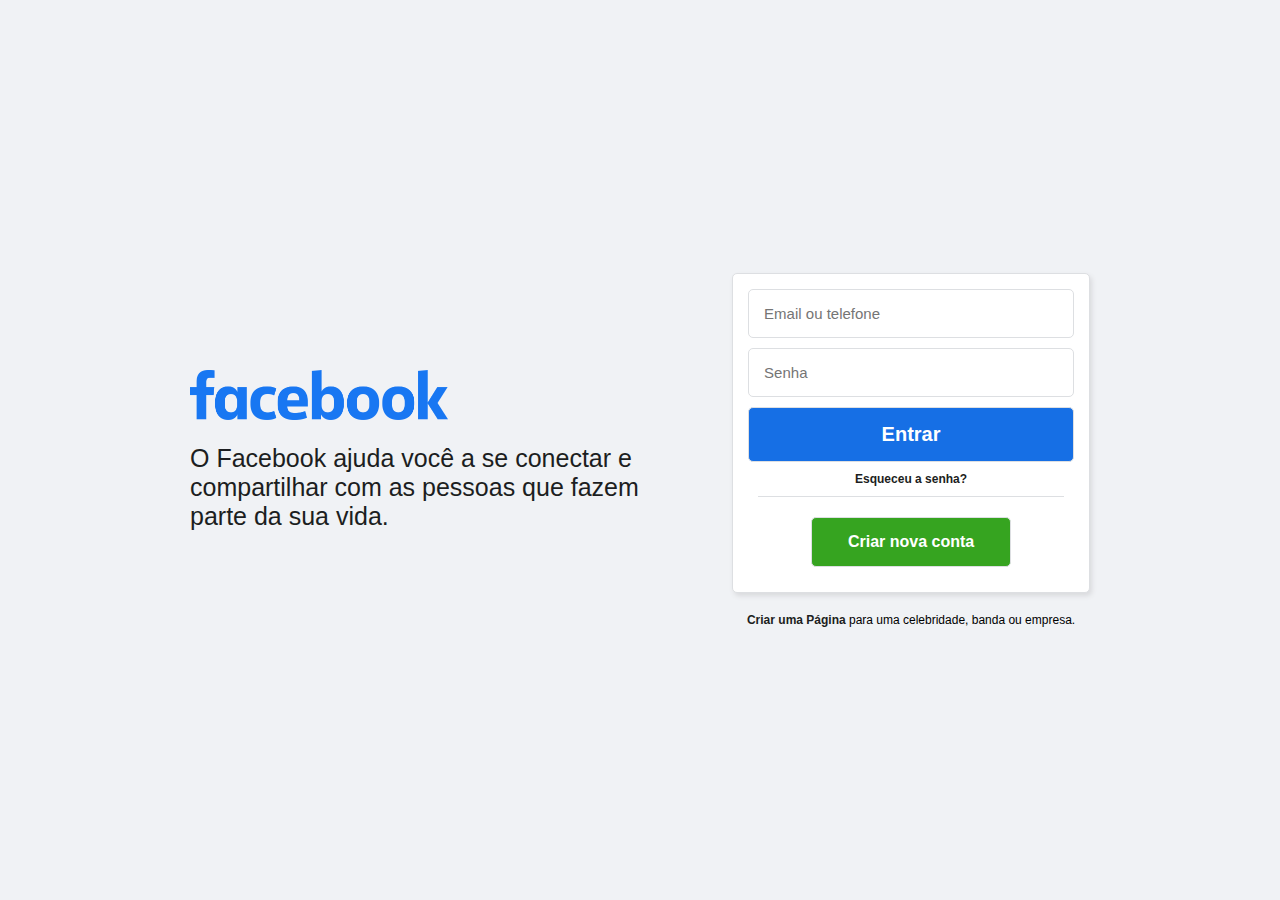
==== facebook/index.html @ f8334b67 "adicionando o projeto clone do facebook" ====
<!DOCTYPE html>
<html lang="pt-BR">

<head>
  <meta charset="UTF-8">
  <meta http-equiv="X-UA-Compatible" content="IE=edge">
  <meta name="viewport" content="width=device-width, initial-scale=1.0">
  <title>Clone do Facebook</title>
  <link rel="stylesheet" href="./assets/css/style.css">
</head>

<body>
  <section class="container">
    <div class="facebook">
      <img src="./assets/img/facebook.png" alt="logo do facebook">
      <p>
        O Facebook ajuda você a se conectar e compartilhar com as pessoas que fazem parte da sua vida.
      </p>
    </div>

    <div class="login">
      <div class="formulario">
        <input type="email" name="email" placeholder="Email ou telefone">
        <input type="password" name="password" placeholder="Senha">
        <input type="submit" name="submit" class="submit" value="Entrar">
        <a href="#">Esqueceu a senha?</a>
        <div class="borda"></div>
        <button>Criar nova conta</button>
      </div>
      <p><a href="#">Criar uma Página</a> para uma celebridade, banda ou empresa.</p>
    </div>
  </section>
</body>

</html>
---- facebook/assets/css/style.css ----
body,
p {
  background-color: #f0f2f5;
  margin: 0;
  font-family: Arial, Helvetica, sans-serif;
}

.container {
  max-width: 900px;
  margin: 0 auto;
  height: 100vh;
  display: flex;
  justify-content: center;
  align-items: center;
}

.facebook {
  width: 550px;
  margin-right: 50px;
}

.facebook img {
  height: 50px;
}

.facebook p {
  margin-top: 20px;
  font-size: 25px;
  color: #1c1e21;
}

.login {
  width: 400px;
}

.formulario {
  background-color: #fff;
  width: 100%;
  box-sizing: border-box;
  display: flex;
  flex-direction: column;
  box-shadow: 2px 3px 5px #d9dadd;
}

.formulario input,
.formulario,
button {
  padding: 15px;
  margin-bottom: 10px;
  border: 1px solid #dddfe2;
  border-radius: 5px;
  font-family: Arial, Helvetica, sans-serif;
  font-size: 15px;
}

.formulario .submit {
  background-color: #166fe5;
  color: #fff;
  font-weight: bold;
  font-size: 20px;
  cursor: pointer;
}

.formulario a {
  color: #1877f2;
  text-decoration: none;
  font-size: 12px;
  background-color: #fff;
  text-align: center;
}

.borda {
  margin: 10px;
  border-bottom: 1px solid #dddfe2;
}

button {
  margin: 10px auto;
  width: 200px;
  background-color: #36a420;
  color: #fff;
  font-weight: bold;
  font-size: 16px;
  cursor: pointer;
}


.login p {
  font-size: 12px;
  width: 100%;
  text-align: center;
  margin-top: 20px;
}

.login a {
  text-decoration: none;
  color: #1c1e21;
  font-weight: bold;
  cursor: pointer;
}
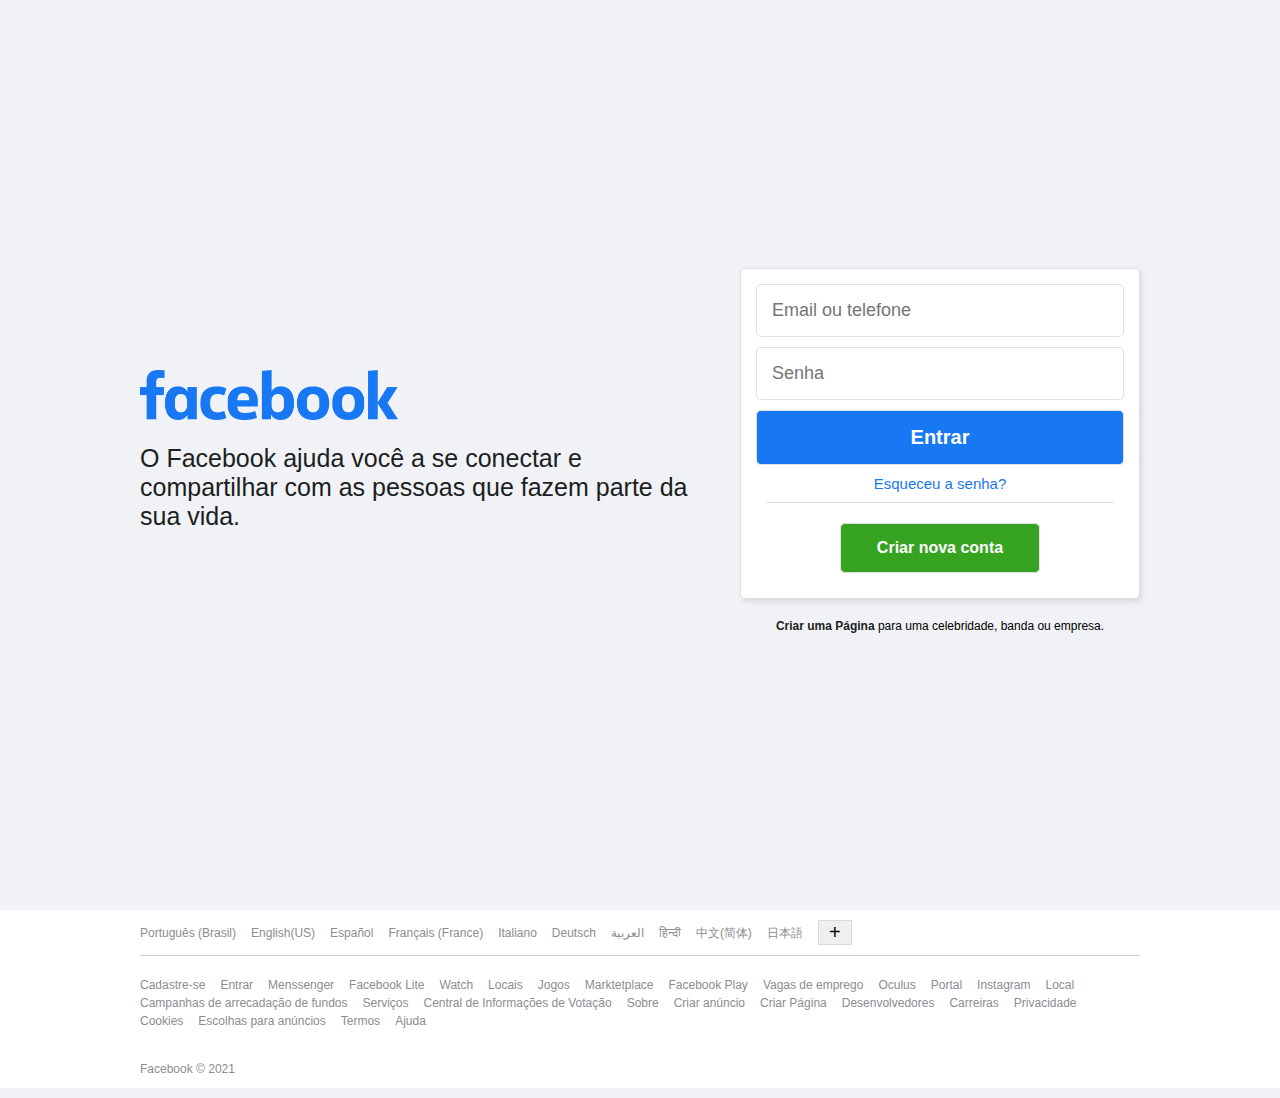
==== commit 89928cd2: "completando o projeto, adicionando o footer" ====
--- a/facebook/index.html
+++ b/facebook/index.html
@@ -30,6 +30,55 @@
       <p><a href="#">Criar uma Página</a> para uma celebridade, banda ou empresa.</p>
     </div>
   </section>
+  <section class="rodape">
+    <footer>
+      <div class="idiomas">
+        <p>Português (Brasil)</p>
+        <a href="#">English(US)</a>
+        <a href="#">Español</a>
+        <a href="#">Français (France)</a>
+        <a href="#">Italiano</a>
+        <a href="#">Deutsch</a>
+        <a href="#">العربية</a>
+        <a href="#">हिन्दी</a>
+        <a href="#">中文(简体)</a>
+        <a href="#">日本語</a>
+        <button>+</button>
+      </div>
+      <div class="informacoes">
+        <a href="#">Cadastre-se</a>
+        <a href="#">Entrar</a>
+        <a href="#">Menssenger</a>
+        <a href="#">Facebook Lite</a>
+        <a href="#">Watch</a>
+        <a href="#">Locais</a>
+        <a href="#">Jogos</a>
+        <a href="#">Marktetplace</a>
+        <a href="#">Facebook Play</a>
+        <a href="#">Vagas de emprego</a>
+        <a href="#">Oculus</a>
+        <a href="#">Portal</a>
+        <a href="#">Instagram</a>
+        <a href="#">Local</a>
+        <a href="#">Campanhas de arrecadação de fundos</a>
+        <a href="#">Serviços</a>
+        <a href="#">Central de Informações de Votação</a>
+        <a href="#">Sobre</a>
+        <a href="#">Criar anúncio</a>
+        <a href="#">Criar Página</a>
+        <a href="#">Desenvolvedores</a>
+        <a href="#">Carreiras</a>
+        <a href="#">Privacidade</a>
+        <a href="#">Cookies</a>
+        <a href="#">Escolhas para anúncios</a>
+        <a href="#">Termos</a>
+        <a href="#">Ajuda</a>
+      </div>
+      <div class="facebook-footer">
+        <p>Facebook &copy 2021</p>
+      </div>
+    </footer>
+  </section>
 </body>
 
 </html>--- a/facebook/assets/css/style.css
+++ b/facebook/assets/css/style.css
@@ -1,12 +1,15 @@
-body,
-p {
+body {
   background-color: #f0f2f5;
   margin: 0;
   font-family: Arial, Helvetica, sans-serif;
 }
 
+p {
+  margin: 0;
+}
+
 .container {
-  max-width: 900px;
+  max-width: 1000px;
   margin: 0 auto;
   height: 100vh;
   display: flex;
@@ -35,7 +38,7 @@
 
 .formulario {
   background-color: #fff;
-  width: 100%;
+  width: 400px;
   box-sizing: border-box;
   display: flex;
   flex-direction: column;
@@ -50,23 +53,35 @@
   border: 1px solid #dddfe2;
   border-radius: 5px;
   font-family: Arial, Helvetica, sans-serif;
-  font-size: 15px;
+  font-size: 18px;
+}
+
+input:focus {
+  outline: 1px solid #166fe5;
 }
 
 .formulario .submit {
-  background-color: #166fe5;
+  background-color: #1877f2;
   color: #fff;
   font-weight: bold;
   font-size: 20px;
   cursor: pointer;
 }
 
+.formulario .submit:hover {
+  background-color: #166fe5;
+}
+
 .formulario a {
   color: #1877f2;
   text-decoration: none;
-  font-size: 12px;
+  font-size: 15px;
   background-color: #fff;
   text-align: center;
+}
+
+.formulario a:hover {
+  text-decoration: underline;
 }
 
 .borda {
@@ -74,7 +89,7 @@
   border-bottom: 1px solid #dddfe2;
 }
 
-button {
+.formulario button {
   margin: 10px auto;
   width: 200px;
   background-color: #36a420;
@@ -84,6 +99,9 @@
   cursor: pointer;
 }
 
+button:hover {
+  background-color: #30941c;
+}
 
 .login p {
   font-size: 12px;
@@ -92,9 +110,68 @@
   margin-top: 20px;
 }
 
-.login a {
+.login p a {
   text-decoration: none;
   color: #1c1e21;
   font-weight: bold;
   cursor: pointer;
 }
+
+.login p a:hover {
+  text-decoration: underline;
+}
+
+.rodape {
+  background-color: #fff;
+}
+
+footer {
+  max-width: 1000px;
+  margin: 0 auto;
+  background-color: #fff;
+  font-size: 12px;
+  color: #8a8d91;
+}
+
+footer a {
+  text-decoration: none;
+  color: #8a8d91;
+}
+
+footer a:hover {
+  text-decoration: 1px solid underline;
+}
+
+.idiomas {
+  border-bottom: 1px solid #ccc;
+}
+
+.idiomas,
+.informacoes,
+.facebook-footer {
+  padding: 10px 0;
+  display: flex;
+  align-items: center;
+  flex-wrap: wrap;
+  margin: 10px 0;
+  line-height: 1.5;
+}
+
+.idiomas p,
+.idiomas a,
+.informacoes a {
+  margin-right: 15px;
+}
+
+.idiomas button {
+  margin-bottom: 0;
+  padding: 0 10px;
+  border: 1px solid #d9dadd;
+  border-radius: 0;
+  font-size: 20px;
+}
+
+.idiomas button:hover {
+  background-color: #eee;
+  cursor: pointer;
+}
